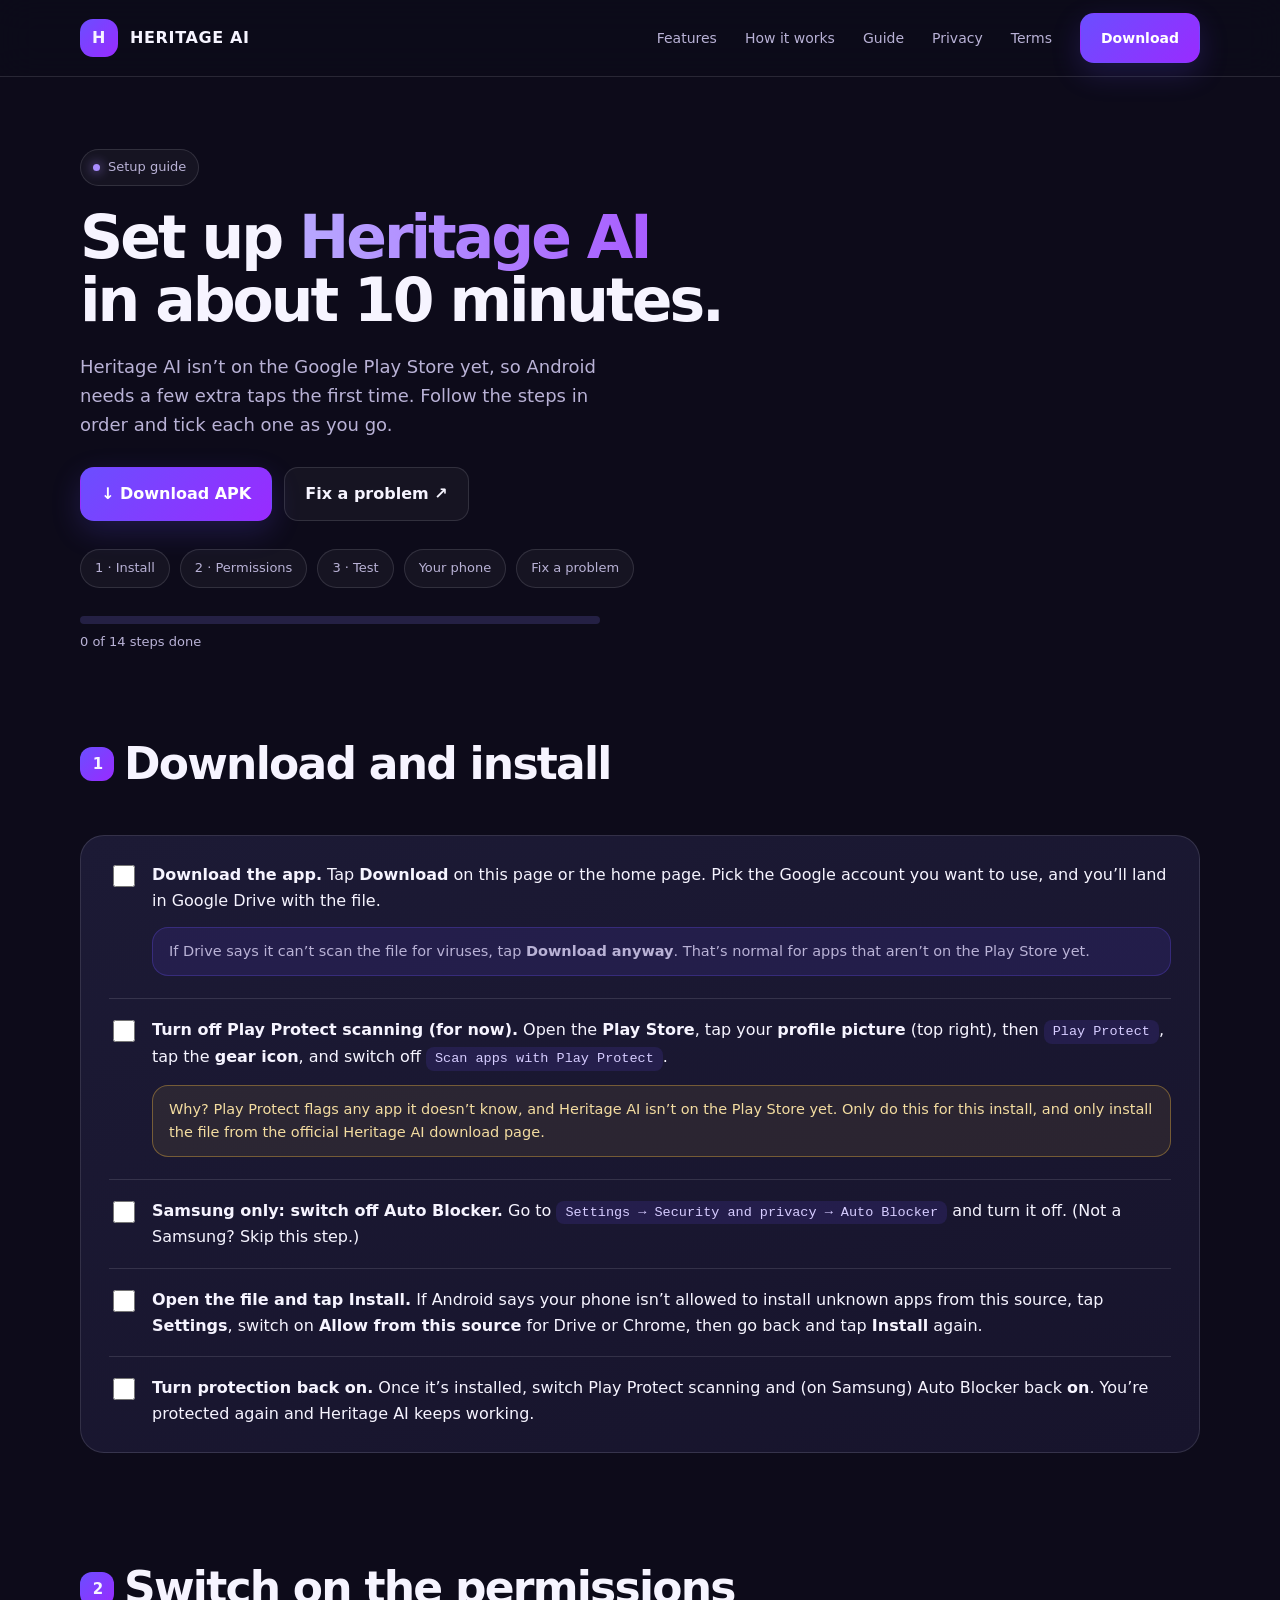
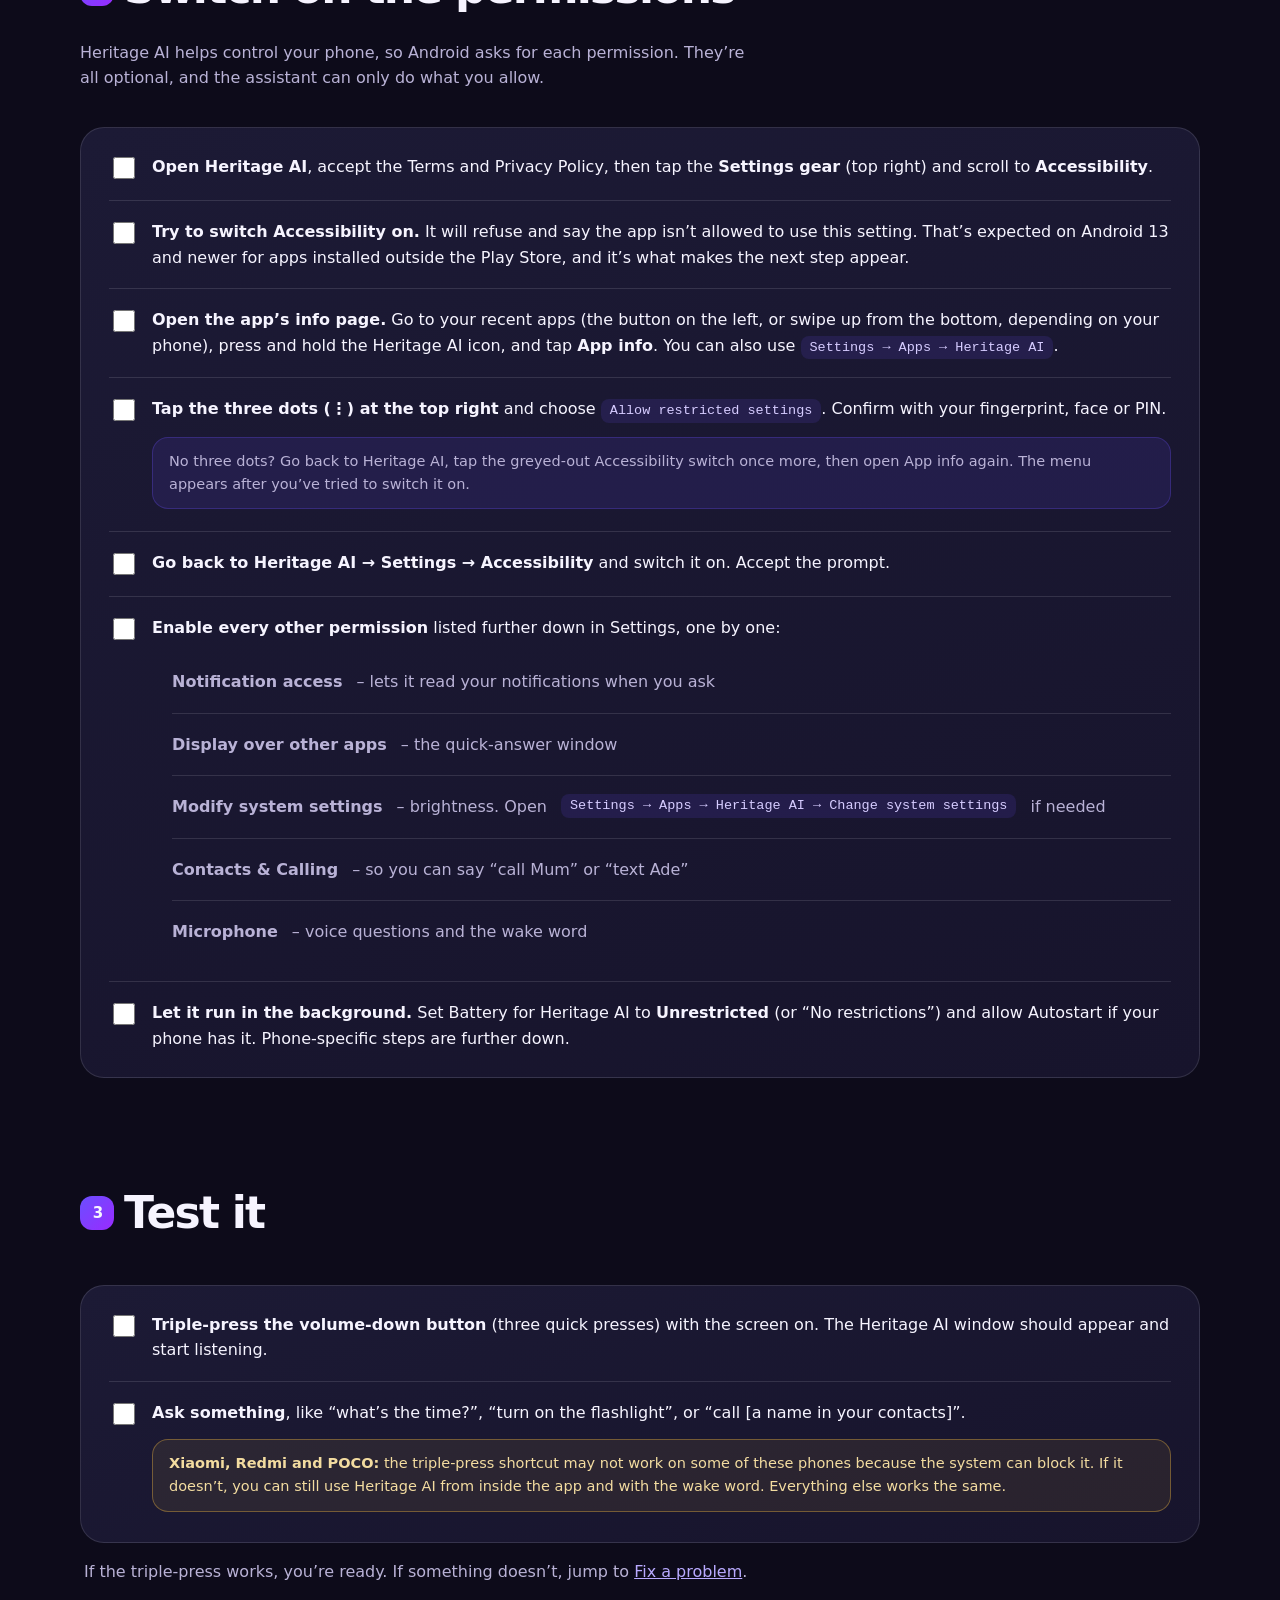
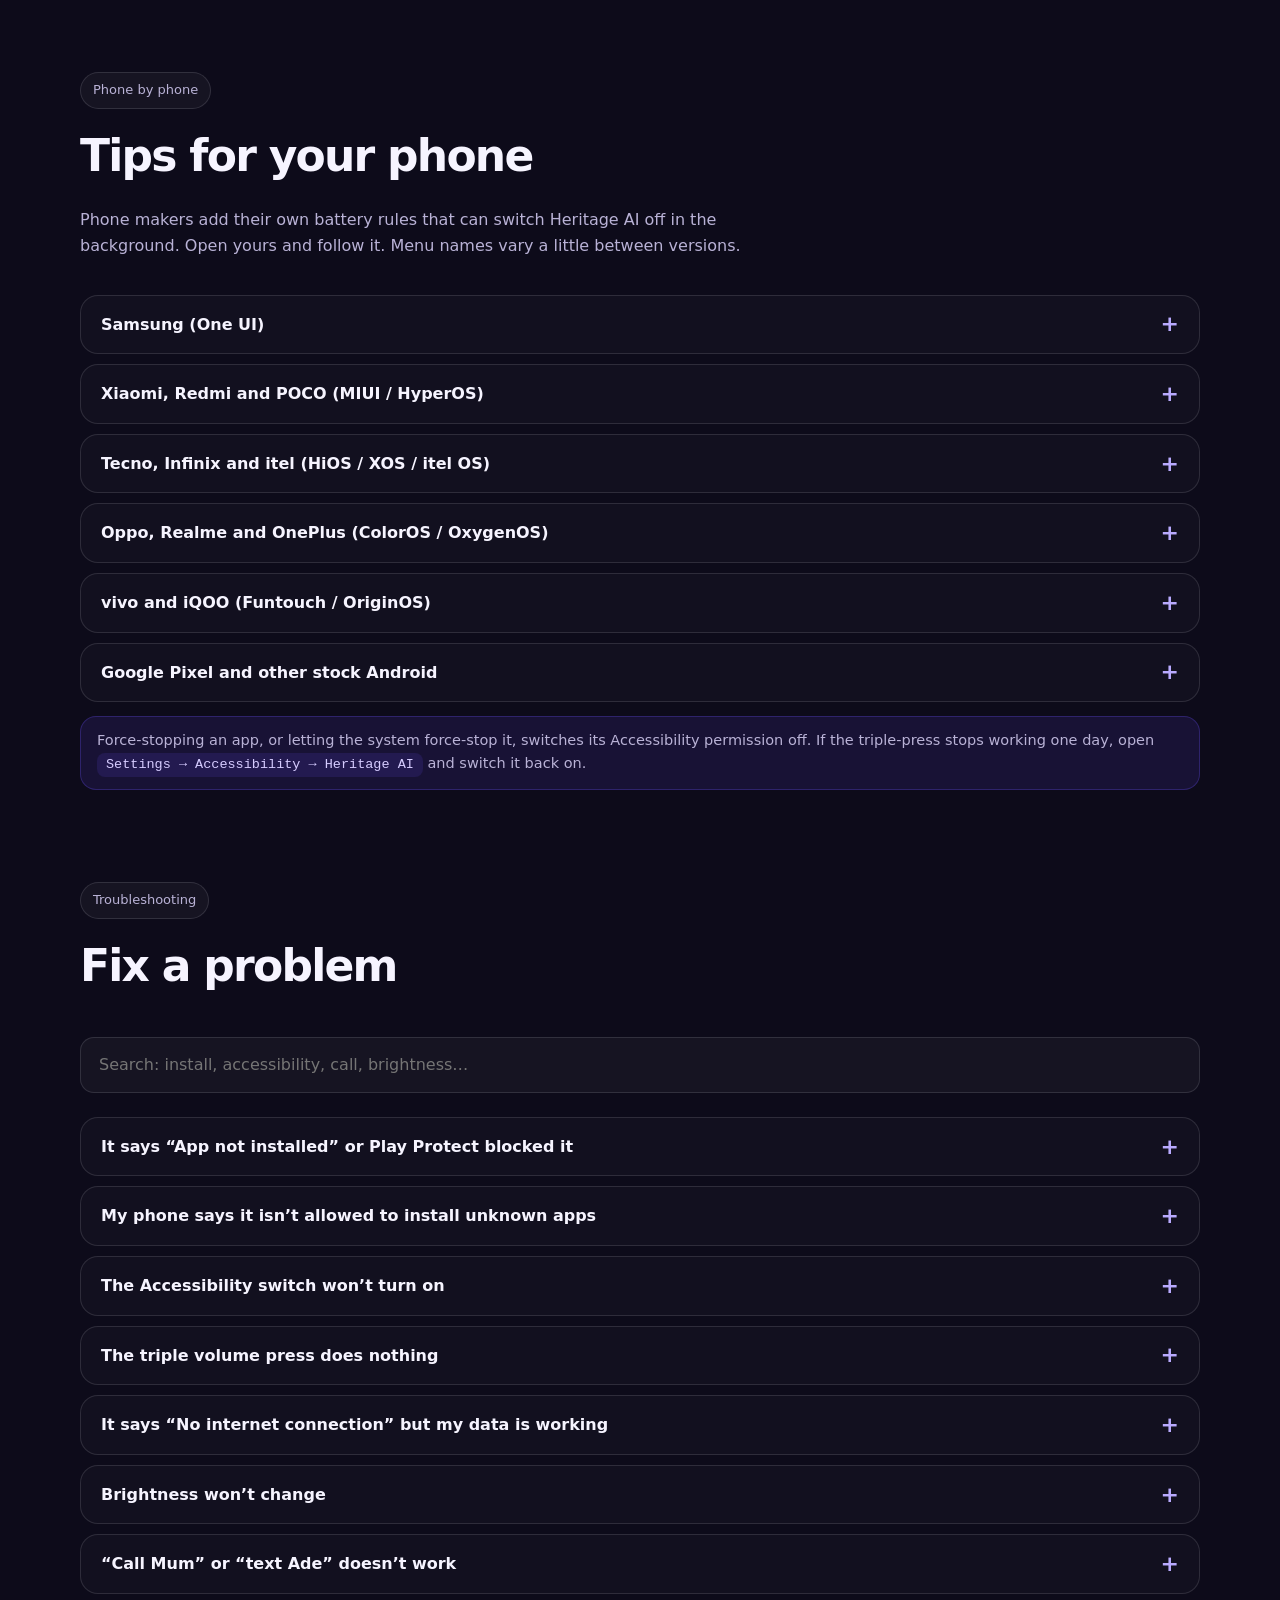
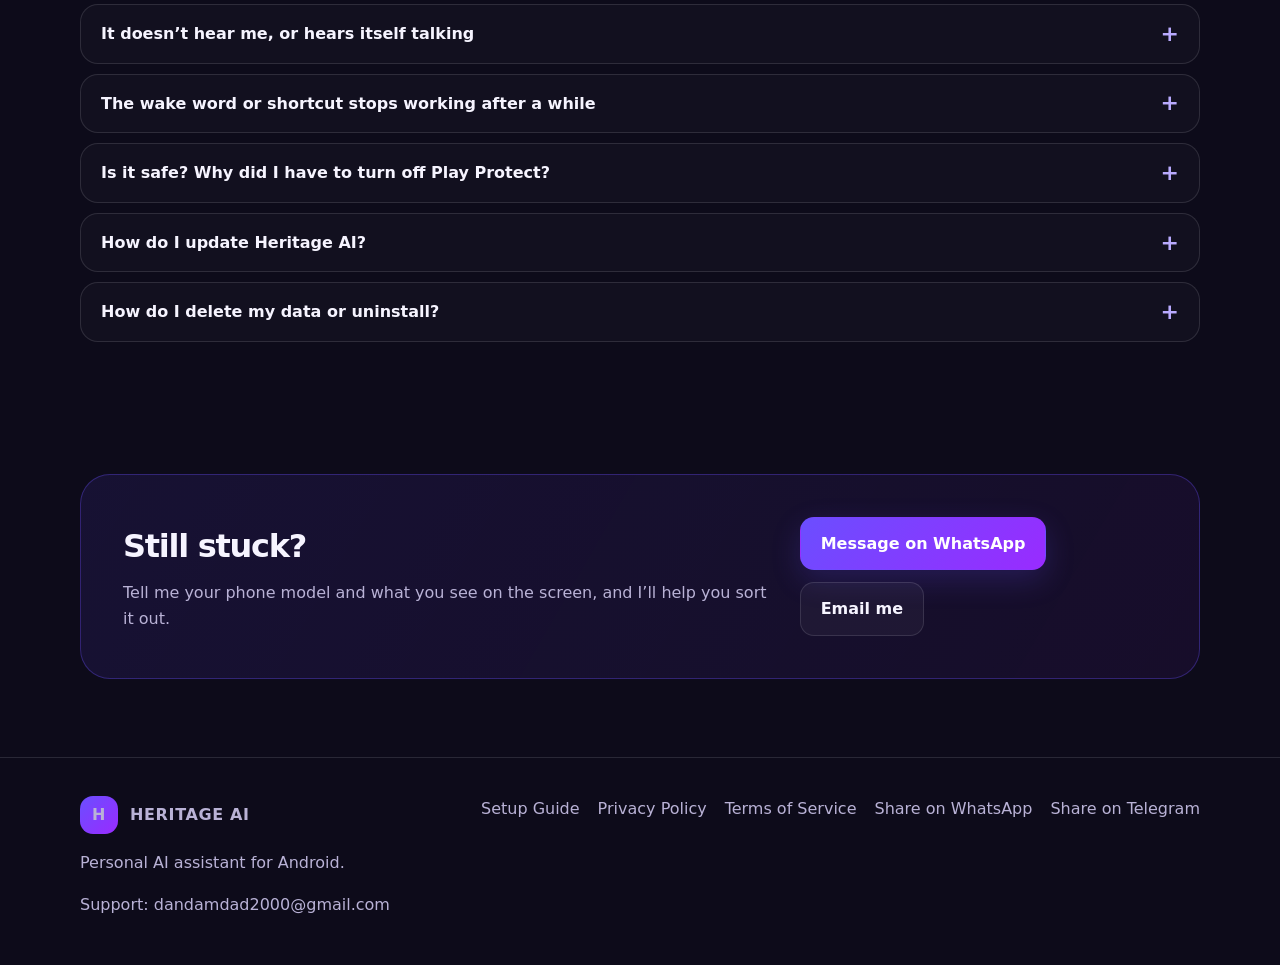
==== guide.html @ 90dc3f0a "Add files via upload" ====
<!doctype html>
<html lang="en">
<head>
<meta charset="utf-8">
<meta name="viewport" content="width=device-width,initial-scale=1">
<title>Setup Guide &amp; Help | Heritage AI</title>
<meta name="description" content="Install Heritage AI on Android, switch on every permission, and fix common problems on Samsung, Xiaomi, Poco, Tecno, Infinix, itel and more.">
<link rel="stylesheet" href="styles.css">
<style>
  .g-hero{padding:72px 0 20px}
  .g-hero h1{font-size:clamp(36px,5.2vw,60px);line-height:1.06;letter-spacing:-.05em;margin:20px 0}
  .pills{display:flex;flex-wrap:wrap;gap:10px;margin:24px 0 0}
  .pill{border:1px solid var(--line);background:rgba(255,255,255,.04);padding:8px 14px;border-radius:999px;font-size:13px;color:var(--muted);transition:.2s}
  .pill:hover{color:var(--text);border-color:#6b4eff88}
  .prog{margin-top:28px;max-width:520px}
  .gbar{height:8px;border-radius:99px;background:var(--surface2);overflow:hidden}
  .gbar i{display:block;height:100%;width:0;background:linear-gradient(90deg,var(--purple),var(--purple2));transition:width .3s}
  .pmeta{font-size:13px;color:var(--muted);margin-top:8px}
  .g-section{padding:44px 0}
  .sec-card{background:linear-gradient(160deg,var(--surface),#17142c);border:1px solid var(--line);border-radius:var(--radius);padding:8px 28px}
  .check{list-style:none;margin:0;padding:0}
  .check li{display:flex;gap:14px;align-items:flex-start;padding:18px 0;border-bottom:1px solid var(--line)}
  .check li:last-child{border-bottom:0}
  .check input{width:22px;height:22px;margin-top:3px;accent-color:#8a5bff;flex:none}
  .check label{flex:1;cursor:pointer}
  .check li.done label{color:var(--muted)}
  .check li.done label>strong:first-child{text-decoration:line-through}
  .check ul{margin:10px 0 0;padding-left:20px;color:var(--muted)}
  .path{display:inline-block;background:#6b4eff22;color:#d6ccff;border-radius:8px;padding:1px 9px;font-size:13.5px;font-family:ui-monospace,Menlo,Consolas,monospace}
  .note,.warn{border-radius:16px;padding:12px 16px;margin:14px 0 4px;font-size:14.5px}
  .note{background:rgba(107,78,255,.12);border:1px solid #6b4eff44;color:var(--muted)}
  .warn{background:rgba(255,196,64,.08);border:1px solid rgba(255,196,64,.35);color:#f3dca0}
  .stepno{display:inline-grid;place-items:center;width:34px;height:34px;border-radius:12px;background:linear-gradient(135deg,var(--purple),var(--purple2));font-weight:800;font-size:15px;margin-right:10px;vertical-align:middle}
  .g-section .section-head h2{display:flex;align-items:center}
  details{border:1px solid var(--line);border-radius:18px;background:rgba(255,255,255,.025);margin:10px 0}
  summary{cursor:pointer;list-style:none;padding:16px 20px;font-weight:700;display:flex;align-items:center;gap:12px}
  summary::-webkit-details-marker{display:none}
  summary::after{content:"+";margin-left:auto;color:#b9aaff;font-size:22px;line-height:1}
  details[open] summary::after{content:"–"}
  details>div{padding:0 20px 16px;color:var(--muted)}
  details ul,details ol{padding-left:22px;margin:8px 0}
  details li{margin:4px 0}
  #q{width:100%;padding:14px 18px;border-radius:14px;border:1px solid var(--line);background:rgba(255,255,255,.04);color:var(--text);font:inherit;margin:0 0 14px}
  #q:focus{outline:2px solid #6b4eff88;outline-offset:2px}
  #nores{display:none;color:var(--muted);padding:6px 4px}
  .g-section a.inline{color:#b9aaff;text-decoration:underline}
  @media(max-width:560px){.g-hero{padding:48px 0 12px}.sec-card{padding:4px 16px}.g-section{padding:34px 0}}
  @media(prefers-reduced-motion:reduce){html{scroll-behavior:auto}.gbar i,.btn,.pill{transition:none}}
</style>
</head>
<body>
<header class="nav"><div class="wrap nav-inner"><a class="brand" href="index.html"><span class="logo">H</span> HERITAGE AI</a><nav class="links"><a href="index.html#features">Features</a><a href="index.html#how">How it works</a><a href="guide.html">Guide</a><a href="privacy.html">Privacy</a><a href="terms.html">Terms</a><a class="btn primary" href="https://drive.google.com/drive/folders/1VWOgBImkbATHKTiAeRcBCFybeDRAAS_S">Download</a></nav></div></header>

<main>
<section class="g-hero"><div class="wrap">
  <span class="eyebrow"><span class="dot"></span> Setup guide</span>
  <h1>Set up <span class="gradient">Heritage AI</span><br>in about 10 minutes.</h1>
  <p class="lead">Heritage AI isn’t on the Google Play Store yet, so Android needs a few extra taps the first time. Follow the steps in order and tick each one as you go.</p>
  <div class="actions"><a class="btn primary" href="https://drive.google.com/drive/folders/1VWOgBImkbATHKTiAeRcBCFybeDRAAS_S">↓ Download APK</a><a class="btn secondary" href="#faq">Fix a problem ↗</a></div>
  <div class="pills"><a class="pill" href="#install">1 · Install</a><a class="pill" href="#permissions">2 · Permissions</a><a class="pill" href="#test">3 · Test</a><a class="pill" href="#phones">Your phone</a><a class="pill" href="#faq">Fix a problem</a></div>
  <div class="prog"><div class="gbar"><i id="bar"></i></div><div class="pmeta" id="pmeta">0 of 0 steps done</div></div>
</div></section>

<section class="g-section" id="install"><div class="wrap">
  <div class="section-head"><h2><span class="stepno">1</span>Download and install</h2></div>
  <div class="sec-card"><ol class="check">
    <li><input type="checkbox" id="s1"><label for="s1"><strong>Download the app.</strong> Tap <strong>Download</strong> on this page or the home page. Pick the Google account you want to use, and you’ll land in Google Drive with the file.
      <div class="note">If Drive says it can’t scan the file for viruses, tap <strong>Download anyway</strong>. That’s normal for apps that aren’t on the Play Store yet.</div></label></li>
    <li><input type="checkbox" id="s2"><label for="s2"><strong>Turn off Play Protect scanning (for now).</strong> Open the <strong>Play Store</strong>, tap your <strong>profile picture</strong> (top right), then <span class="path">Play Protect</span>, tap the <strong>gear icon</strong>, and switch off <span class="path">Scan apps with Play Protect</span>.
      <div class="warn">Why? Play Protect flags any app it doesn’t know, and Heritage AI isn’t on the Play Store yet. Only do this for this install, and only install the file from the official Heritage AI download page.</div></label></li>
    <li><input type="checkbox" id="s3"><label for="s3"><strong>Samsung only: switch off Auto Blocker.</strong> Go to <span class="path">Settings → Security and privacy → Auto Blocker</span> and turn it off. (Not a Samsung? Skip this step.)</label></li>
    <li><input type="checkbox" id="s4"><label for="s4"><strong>Open the file and tap Install.</strong> If Android says your phone isn’t allowed to install unknown apps from this source, tap <strong>Settings</strong>, switch on <strong>Allow from this source</strong> for Drive or Chrome, then go back and tap <strong>Install</strong> again.</label></li>
    <li><input type="checkbox" id="s5"><label for="s5"><strong>Turn protection back on.</strong> Once it’s installed, switch Play Protect scanning and (on Samsung) Auto Blocker back <strong>on</strong>. You’re protected again and Heritage AI keeps working.</label></li>
  </ol></div>
</div></section>

<section class="g-section" id="permissions"><div class="wrap">
  <div class="section-head"><h2><span class="stepno">2</span>Switch on the permissions</h2><p>Heritage AI helps control your phone, so Android asks for each permission. They’re all optional, and the assistant can only do what you allow.</p></div>
  <div class="sec-card"><ol class="check">
    <li><input type="checkbox" id="p1"><label for="p1"><strong>Open Heritage AI</strong>, accept the Terms and Privacy Policy, then tap the <strong>Settings gear</strong> (top right) and scroll to <strong>Accessibility</strong>.</label></li>
    <li><input type="checkbox" id="p2"><label for="p2"><strong>Try to switch Accessibility on.</strong> It will refuse and say the app isn’t allowed to use this setting. That’s expected on Android 13 and newer for apps installed outside the Play Store, and it’s what makes the next step appear.</label></li>
    <li><input type="checkbox" id="p3"><label for="p3"><strong>Open the app’s info page.</strong> Go to your recent apps (the button on the left, or swipe up from the bottom, depending on your phone), press and hold the Heritage AI icon, and tap <strong>App info</strong>. You can also use <span class="path">Settings → Apps → Heritage AI</span>.</label></li>
    <li><input type="checkbox" id="p4"><label for="p4"><strong>Tap the three dots (⋮) at the top right</strong> and choose <span class="path">Allow restricted settings</span>. Confirm with your fingerprint, face or PIN.
      <div class="note">No three dots? Go back to Heritage AI, tap the greyed-out Accessibility switch once more, then open App info again. The menu appears after you’ve tried to switch it on.</div></label></li>
    <li><input type="checkbox" id="p5"><label for="p5"><strong>Go back to Heritage AI → Settings → Accessibility</strong> and switch it on. Accept the prompt.</label></li>
    <li><input type="checkbox" id="p6"><label for="p6"><strong>Enable every other permission</strong> listed further down in Settings, one by one:
      <ul>
        <li><strong>Notification access</strong> – lets it read your notifications when you ask</li>
        <li><strong>Display over other apps</strong> – the quick-answer window</li>
        <li><strong>Modify system settings</strong> – brightness. Open <span class="path">Settings → Apps → Heritage AI → Change system settings</span> if needed</li>
        <li><strong>Contacts &amp; Calling</strong> – so you can say “call Mum” or “text Ade”</li>
        <li><strong>Microphone</strong> – voice questions and the wake word</li>
      </ul></label></li>
    <li><input type="checkbox" id="p7"><label for="p7"><strong>Let it run in the background.</strong> Set Battery for Heritage AI to <strong>Unrestricted</strong> (or “No restrictions”) and allow Autostart if your phone has it. Phone-specific steps are further down.</label></li>
  </ol></div>
</div></section>

<section class="g-section" id="test"><div class="wrap">
  <div class="section-head"><h2><span class="stepno">3</span>Test it</h2></div>
  <div class="sec-card"><ol class="check">
    <li><input type="checkbox" id="t1"><label for="t1"><strong>Triple-press the volume-down button</strong> (three quick presses) with the screen on. The Heritage AI window should appear and start listening.</label></li>
    <li><input type="checkbox" id="t2"><label for="t2"><strong>Ask something</strong>, like “what’s the time?”, “turn on the flashlight”, or “call [a name in your contacts]”.
      <div class="warn"><strong>Xiaomi, Redmi and POCO:</strong> the triple-press shortcut may not work on some of these phones because the system can block it. If it doesn’t, you can still use Heritage AI from inside the app and with the wake word. Everything else works the same.</div></label></li>
  </ol></div>
  <p style="color:var(--muted);margin:16px 4px 0">If the triple-press works, you’re ready. If something doesn’t, jump to <a class="inline" href="#faq">Fix a problem</a>.</p>
</div></section>

<section class="g-section" id="phones"><div class="wrap">
  <div class="section-head"><span class="eyebrow">Phone by phone</span><h2>Tips for your phone</h2><p>Phone makers add their own battery rules that can switch Heritage AI off in the background. Open yours and follow it. Menu names vary a little between versions.</p></div>

  <details><summary>Samsung (One UI)</summary><div><ul>
    <li>Switch <strong>Auto Blocker</strong> off while installing: <span class="path">Settings → Security and privacy → Auto Blocker</span>. Turn it on again afterwards.</li>
    <li><span class="path">Settings → Apps → Heritage AI → Battery → Unrestricted</span>.</li>
    <li><span class="path">Settings → Battery → Background usage limits</span>: remove Heritage AI from “Sleeping apps” and “Deep sleeping apps”.</li></ul></div></details>

  <details><summary>Xiaomi, Redmi and POCO (MIUI / HyperOS)</summary><div><ul>
    <li><span class="path">Settings → Apps → Manage apps → Heritage AI → Autostart</span>: <strong>on</strong>.</li>
    <li>Same page, <span class="path">Battery saver → No restrictions</span>.</li>
    <li>Open recent apps, press and hold the Heritage AI card and tap the <strong>lock</strong> icon so it isn’t cleaned.</li>
    <li>In <span class="path">Other permissions</span> allow <strong>Display pop-up windows while running in the background</strong> and <strong>Show on lock screen</strong>.</li>
    <li>The volume triple-press can be blocked on some versions. Use the in-app mic or wake word if so.</li></ul></div></details>

  <details><summary>Tecno, Infinix and itel (HiOS / XOS / itel OS)</summary><div><ul>
    <li>Open <span class="path">Settings → Apps → Heritage AI → Battery</span> and choose <strong>No restrictions</strong> or <strong>Unrestricted</strong>.</li>
    <li>Look in Settings (or the phone-manager app) for <strong>Auto-start</strong> or <strong>Background activity</strong> and allow Heritage AI.</li>
    <li>In recent apps, <strong>lock</strong> Heritage AI so it isn’t closed to free memory.</li>
    <li>Menus differ slightly between models. If you get stuck, message me your phone model.</li></ul></div></details>

  <details><summary>Oppo, Realme and OnePlus (ColorOS / OxygenOS)</summary><div><ul>
    <li><span class="path">Settings → Battery → App battery management → Heritage AI</span>: allow <strong>background activity</strong> and <strong>auto launch</strong>; turn off sleep or deep sleep for it.</li>
    <li>Lock the app in recent apps.</li></ul></div></details>

  <details><summary>vivo and iQOO (Funtouch / OriginOS)</summary><div><ul>
    <li><span class="path">Settings → Battery → Background power consumption management → Heritage AI → Allow</span>.</li>
    <li><span class="path">Settings → Apps → Autostart</span>: enable Heritage AI.</li></ul></div></details>

  <details><summary>Google Pixel and other stock Android</summary><div><ul>
    <li><span class="path">Settings → Apps → Heritage AI → App battery usage → Unrestricted</span>.</li></ul></div></details>

  <div class="note">Force-stopping an app, or letting the system force-stop it, switches its Accessibility permission off. If the triple-press stops working one day, open <span class="path">Settings → Accessibility → Heritage AI</span> and switch it back on.</div>
</div></section>

<section class="g-section" id="faq"><div class="wrap">
  <div class="section-head"><span class="eyebrow">Troubleshooting</span><h2>Fix a problem</h2></div>
  <input id="q" type="search" placeholder="Search: install, accessibility, call, brightness…" aria-label="Search the help topics" autocomplete="off">
  <div id="faqlist">

    <details><summary>It says “App not installed” or Play Protect blocked it</summary><div><ul>
      <li>Switch off <span class="path">Scan apps with Play Protect</span> (Play Store → profile → Play Protect → gear), then install again.</li>
      <li>On Samsung, also switch off <strong>Auto Blocker</strong>.</li>
      <li>If it says the app <strong>conflicts with an existing package</strong>, uninstall the old Heritage AI first and then install the new one. Your chats on the old version will be removed.</li>
      <li>Make sure the file finished downloading. A very small or partial file will fail.</li></ul></div></details>

    <details><summary>My phone says it isn’t allowed to install unknown apps</summary><div>Tap <strong>Settings</strong> on that message and switch on <strong>Allow from this source</strong> for Google Drive or Chrome (whichever opened the file). Then go back and tap <strong>Install</strong>. You can also find it at <span class="path">Settings → Apps → Special access → Install unknown apps</span>.</div></details>

    <details><summary>The Accessibility switch won’t turn on</summary><div>This is Android’s “restricted settings” protection for apps installed outside the Play Store. Open <span class="path">Settings → Apps → Heritage AI</span>, tap <strong>⋮</strong> (top right), choose <strong>Allow restricted settings</strong>, confirm with your fingerprint or PIN, then try again. If the three dots aren’t there, tap the greyed-out switch inside the app once first and look again.</div></details>

    <details><summary>The triple volume press does nothing</summary><div><ul>
      <li>Check that <strong>Accessibility → Heritage AI</strong> is switched on.</li>
      <li>Set battery to <strong>Unrestricted</strong> and lock the app in recent apps (see your phone’s tips above).</li>
      <li>Press quickly, three times, with the screen on.</li>
      <li>Switch Accessibility off and on again, then retry.</li>
      <li>On some Xiaomi, Redmi and POCO phones the system blocks this shortcut. Use the in-app mic or the wake word instead.</li></ul></div></details>

    <details><summary>It says “No internet connection” but my data is working</summary><div><ul>
      <li>Make sure you have the <strong>latest version</strong> of Heritage AI from the download page. Older versions can fail to connect.</li>
      <li>Try another network (Wi-Fi or mobile data).</li>
      <li>Open <span class="path">Settings → Network → Private DNS</span> and set it to <strong>Automatic</strong> (or <span class="path">dns.google</span>), then try again.</li></ul></div></details>

    <details><summary>Brightness won’t change</summary><div>Open <span class="path">Settings → Apps → Heritage AI → Change system settings</span> and switch <strong>Allow permission</strong> on. If it’s greyed out, use <strong>Allow restricted settings</strong> from the three-dot menu first (see the Accessibility steps), then try again. Say a number, like “set brightness to 40”.</div></details>

    <details><summary>“Call Mum” or “text Ade” doesn’t work</summary><div><ul>
      <li>In Heritage AI go to Settings, tap <strong>Contacts &amp; Calling</strong> and allow both permissions.</li>
      <li>Say the name the way it’s saved in your contacts. If two people match, Heritage will ask which one.</li>
      <li>Texts open your messages app with the message already typed. Tap <strong>Send</strong> to confirm.</li>
      <li>If the name isn’t an exact match, Heritage opens the dialer instead of calling straight away, so you can check the number.</li></ul></div></details>

    <details><summary>It doesn’t hear me, or hears itself talking</summary><div><ul>
      <li>Allow the <strong>Microphone</strong> permission.</li>
      <li>Speak close to the phone in a quiet place.</li>
      <li>Press the mic or triple-press again while it’s talking. It will stop speaking and start listening.</li></ul></div></details>

    <details><summary>The wake word or shortcut stops working after a while</summary><div>Your phone is closing the app to save battery. Set Battery to <strong>Unrestricted</strong>, allow <strong>Autostart</strong>, and lock the app in recent apps. See the tips for your phone above.</div></details>

    <details><summary>Is it safe? Why did I have to turn off Play Protect?</summary><div>Heritage AI isn’t on the Google Play Store yet, so Play Protect doesn’t recognise it and warns about it. Turn it back on straight after installing, and only install the file from the official Heritage AI download page. Your chats are stored encrypted on your phone, your contact list is never uploaded, and you can erase everything any time in <span class="path">Settings → Legal &amp; Privacy → Delete all my data</span>. Read the <a class="inline" href="privacy.html">Privacy Policy</a> for details. When the app reaches the Play Store you won’t need any of these extra steps.</div></details>

    <details><summary>How do I update Heritage AI?</summary><div>Download the newest file from the download page and install it. If Android says it <strong>conflicts</strong> with the installed one, uninstall the old version first and install the new one.</div></details>

    <details><summary>How do I delete my data or uninstall?</summary><div>Open <span class="path">Heritage AI → Settings → Legal &amp; Privacy → Delete all my data</span> to erase your chats, memories and settings. Then uninstall like any other app.</div></details>

    <div id="nores">No match. Try other words, or message me below.</div>
  </div>
</div></section>

<section class="section"><div class="wrap"><div class="download"><div><h2>Still stuck?</h2><p>Tell me your phone model and what you see on the screen, and I’ll help you sort it out.</p></div><div class="actions" style="margin:0"><a class="btn primary" href="https://wa.me/2349169675460?text=Hi%2C%20I%20need%20help%20setting%20up%20Heritage%20AI" rel="noopener">Message on WhatsApp</a><a class="btn secondary" href="mailto:dandamdad2000@gmail.com">Email me</a></div></div></div></section>
</main>

<footer class="footer"><div class="wrap footer-grid"><div><a class="brand" href="index.html"><span class="logo">H</span> HERITAGE AI</a><p>Personal AI assistant for Android.</p><p>Support: <a href="mailto:dandamdad2000@gmail.com">dandamdad2000@gmail.com</a></p></div><div class="foot-links"><a href="guide.html">Setup Guide</a><a href="privacy.html">Privacy Policy</a><a href="terms.html">Terms of Service</a><a href="https://wa.me/?text=Download%20Heritage%20AI">Share on WhatsApp</a><a href="https://t.me/share/url?url=https://drive.google.com/drive/folders/1VWOgBImkbATHKTiAeRcBCFybeDRAAS_S">Share on Telegram</a></div></div></footer>

<script>
(function () {
  // ---- step checklist with progress (remembered on this device) ----
  var boxes = Array.prototype.slice.call(document.querySelectorAll(".check input[type=checkbox]"));
  var bar = document.getElementById("bar"), meta = document.getElementById("pmeta");
  function save() {
    try { localStorage.setItem("hg-steps", JSON.stringify(boxes.filter(function (b) { return b.checked; }).map(function (b) { return b.id; }))); } catch (e) {}
  }
  function paint() {
    var done = boxes.filter(function (b) { return b.checked; }).length;
    bar.style.width = (boxes.length ? Math.round(done / boxes.length * 100) : 0) + "%";
    meta.textContent = done + " of " + boxes.length + " steps done";
    boxes.forEach(function (b) { b.closest("li").classList.toggle("done", b.checked); });
  }
  try {
    var saved = JSON.parse(localStorage.getItem("hg-steps") || "[]");
    boxes.forEach(function (b) { if (saved.indexOf(b.id) > -1) b.checked = true; });
  } catch (e) {}
  boxes.forEach(function (b) { b.addEventListener("change", function () { save(); paint(); }); });
  paint();

  // ---- FAQ search ----
  var q = document.getElementById("q"), nores = document.getElementById("nores");
  var items = Array.prototype.slice.call(document.querySelectorAll("#faqlist details"));
  q.addEventListener("input", function () {
    var term = q.value.trim().toLowerCase(), shown = 0;
    items.forEach(function (d) {
      var hit = !term || d.textContent.toLowerCase().indexOf(term) > -1;
      d.style.display = hit ? "" : "none";
      if (hit) shown++;
    });
    nores.style.display = shown ? "none" : "block";
  });
})();
</script>
</body>
</html>
---- styles.css ----
:root{--bg:#0d0b1a;--surface:#1c1a35;--surface2:#242044;--purple:#6b4eff;--purple2:#992bff;--text:#f6f4ff;--muted:#b9b2d6;--line:rgba(246,244,255,.12);--radius:24px}
*{box-sizing:border-box}html{scroll-behavior:smooth}body{margin:0;background:var(--bg);color:var(--text);font-family:Inter,ui-sans-serif,system-ui,-apple-system,Segoe UI,Roboto,Arial,sans-serif;line-height:1.6}a{color:inherit;text-decoration:none}.wrap{width:min(1120px,calc(100% - 40px));margin:auto}.nav{position:sticky;top:0;z-index:10;background:rgba(13,11,26,.82);backdrop-filter:blur(18px);border-bottom:1px solid var(--line)}.nav-inner{height:76px;display:flex;align-items:center;justify-content:space-between}.brand{display:flex;align-items:center;gap:12px;font-weight:800;letter-spacing:.04em}.logo{display:grid;place-items:center;width:38px;height:38px;border-radius:13px;background:linear-gradient(135deg,var(--purple),var(--purple2));font-weight:900}.links{display:flex;align-items:center;gap:28px;color:var(--muted);font-size:14px}.links a:hover{color:var(--text)}.btn{display:inline-flex;align-items:center;justify-content:center;gap:9px;padding:13px 20px;border-radius:14px;font-weight:700;border:1px solid transparent;transition:.2s}.btn.primary{background:linear-gradient(135deg,var(--purple),var(--purple2));color:white;box-shadow:0 10px 30px #6b4eff33}.btn.secondary{border-color:var(--line);background:rgba(255,255,255,.04)}.btn:hover{transform:translateY(-2px)}.hero{padding:92px 0 72px;overflow:hidden}.hero-grid{display:grid;grid-template-columns:1.05fr .95fr;gap:60px;align-items:center}.eyebrow{display:inline-flex;gap:8px;align-items:center;border:1px solid var(--line);background:rgba(255,255,255,.04);padding:7px 12px;border-radius:999px;color:var(--muted);font-size:13px}.dot{width:7px;height:7px;border-radius:50%;background:#a98cff;box-shadow:0 0 12px #a98cff}.hero h1{font-size:clamp(42px,6vw,72px);line-height:1.04;letter-spacing:-.055em;margin:22px 0}.gradient{background:linear-gradient(90deg,#b8a8ff,#a85dff);-webkit-background-clip:text;background-clip:text;color:transparent}.lead{color:var(--muted);font-size:18px;max-width:560px}.actions{display:flex;gap:12px;flex-wrap:wrap;margin:28px 0}.mini{font-size:13px;color:var(--muted)}.visual{position:relative;min-height:480px;display:grid;place-items:center}.glow{position:absolute;width:380px;height:380px;border-radius:50%;background:radial-gradient(circle,#6b4eff55,transparent 68%);filter:blur(8px)}.phone{position:relative;width:260px;min-height:470px;border:8px solid #302c4a;border-radius:38px;background:linear-gradient(160deg,#242044,#121020);box-shadow:0 30px 80px #0008;transform:rotate(3deg);padding:20px 16px}.phone-top{height:18px;width:70px;background:#090812;border-radius:99px;margin:0 auto 24px}.app-head{display:flex;align-items:center;gap:10px;font-size:14px;font-weight:700}.app-icon{width:36px;height:36px;border-radius:12px;background:linear-gradient(135deg,var(--purple),var(--purple2));display:grid;place-items:center}.chat{margin-top:26px;display:grid;gap:12px}.bubble{padding:12px 14px;border-radius:16px;font-size:13px}.bubble.user{background:#332c5d;margin-left:35px}.bubble.ai{background:#17152b;border:1px solid var(--line);margin-right:25px}.voice{margin:28px auto 0;width:86px;height:86px;border-radius:50%;background:linear-gradient(135deg,var(--purple),var(--purple2));display:grid;place-items:center;box-shadow:0 0 0 12px #6b4eff18,0 0 35px #6b4eff66}.voice span{font-size:26px}.phone-caption{text-align:center;color:var(--muted);font-size:12px;margin-top:14px}.section{padding:78px 0}.section-head{max-width:680px;margin-bottom:36px}.section-head h2{font-size:clamp(30px,4vw,44px);letter-spacing:-.04em;margin:12px 0}.section-head p{color:var(--muted)}.cards{display:grid;grid-template-columns:repeat(4,1fr);gap:16px}.card{background:linear-gradient(160deg,var(--surface),#17142c);border:1px solid var(--line);padding:24px;border-radius:var(--radius)}.card .icon{width:44px;height:44px;border-radius:14px;background:#6b4eff22;display:grid;place-items:center;color:#c7baff;font-size:20px;margin-bottom:18px}.card h3{margin:0 0 8px;font-size:18px}.card p{margin:0;color:var(--muted);font-size:14px}.steps{display:grid;grid-template-columns:repeat(3,1fr);gap:18px}.step{padding:26px;border:1px solid var(--line);border-radius:var(--radius);background:rgba(255,255,255,.025)}.number{color:#a99aff;font-size:13px;font-weight:800;letter-spacing:.12em}.step h3{font-size:22px;margin:10px 0}.step p{color:var(--muted);margin:0}.download{padding:42px;border:1px solid #6b4eff55;border-radius:30px;background:linear-gradient(120deg,#6b4eff1c,#992bff12);display:flex;align-items:center;justify-content:space-between;gap:28px}.download h2{margin:0;font-size:32px;letter-spacing:-.04em}.download p{color:var(--muted);margin:8px 0 0}.footer{padding:38px 0;border-top:1px solid var(--line);color:var(--muted)}.footer-grid{display:flex;justify-content:space-between;gap:30px;flex-wrap:wrap}.foot-links{display:flex;gap:18px;flex-wrap:wrap}.legal{padding:70px 0}.legal h1{font-size:44px;letter-spacing:-.04em}.legal article{max-width:850px}.legal article h2{margin-top:34px;font-size:24px}.legal article p,.legal article li{color:var(--muted)}.legal article ul{padding-left:24px}.legal article a{color:#b9aaff;text-decoration:underline}.legal article{white-space:normal}.mobile-menu{display:none}
@media(max-width:850px){.hero-grid{grid-template-columns:1fr;gap:24px}.visual{min-height:440px}.cards{grid-template-columns:repeat(2,1fr)}.steps{grid-template-columns:1fr}.download{flex-direction:column;align-items:flex-start}.links{gap:16px}}
@media(max-width:560px){.wrap{width:min(100% - 28px,1120px)}.nav-inner{height:66px}.links a:not(.btn){display:none}.hero{padding:60px 0 35px}.hero h1{font-size:46px}.lead{font-size:16px}.visual{min-height:420px}.phone{width:240px;min-height:430px}.cards{grid-template-columns:1fr}.section{padding:55px 0}.download{padding:26px}.download h2{font-size:26px}.legal h1{font-size:36px}}
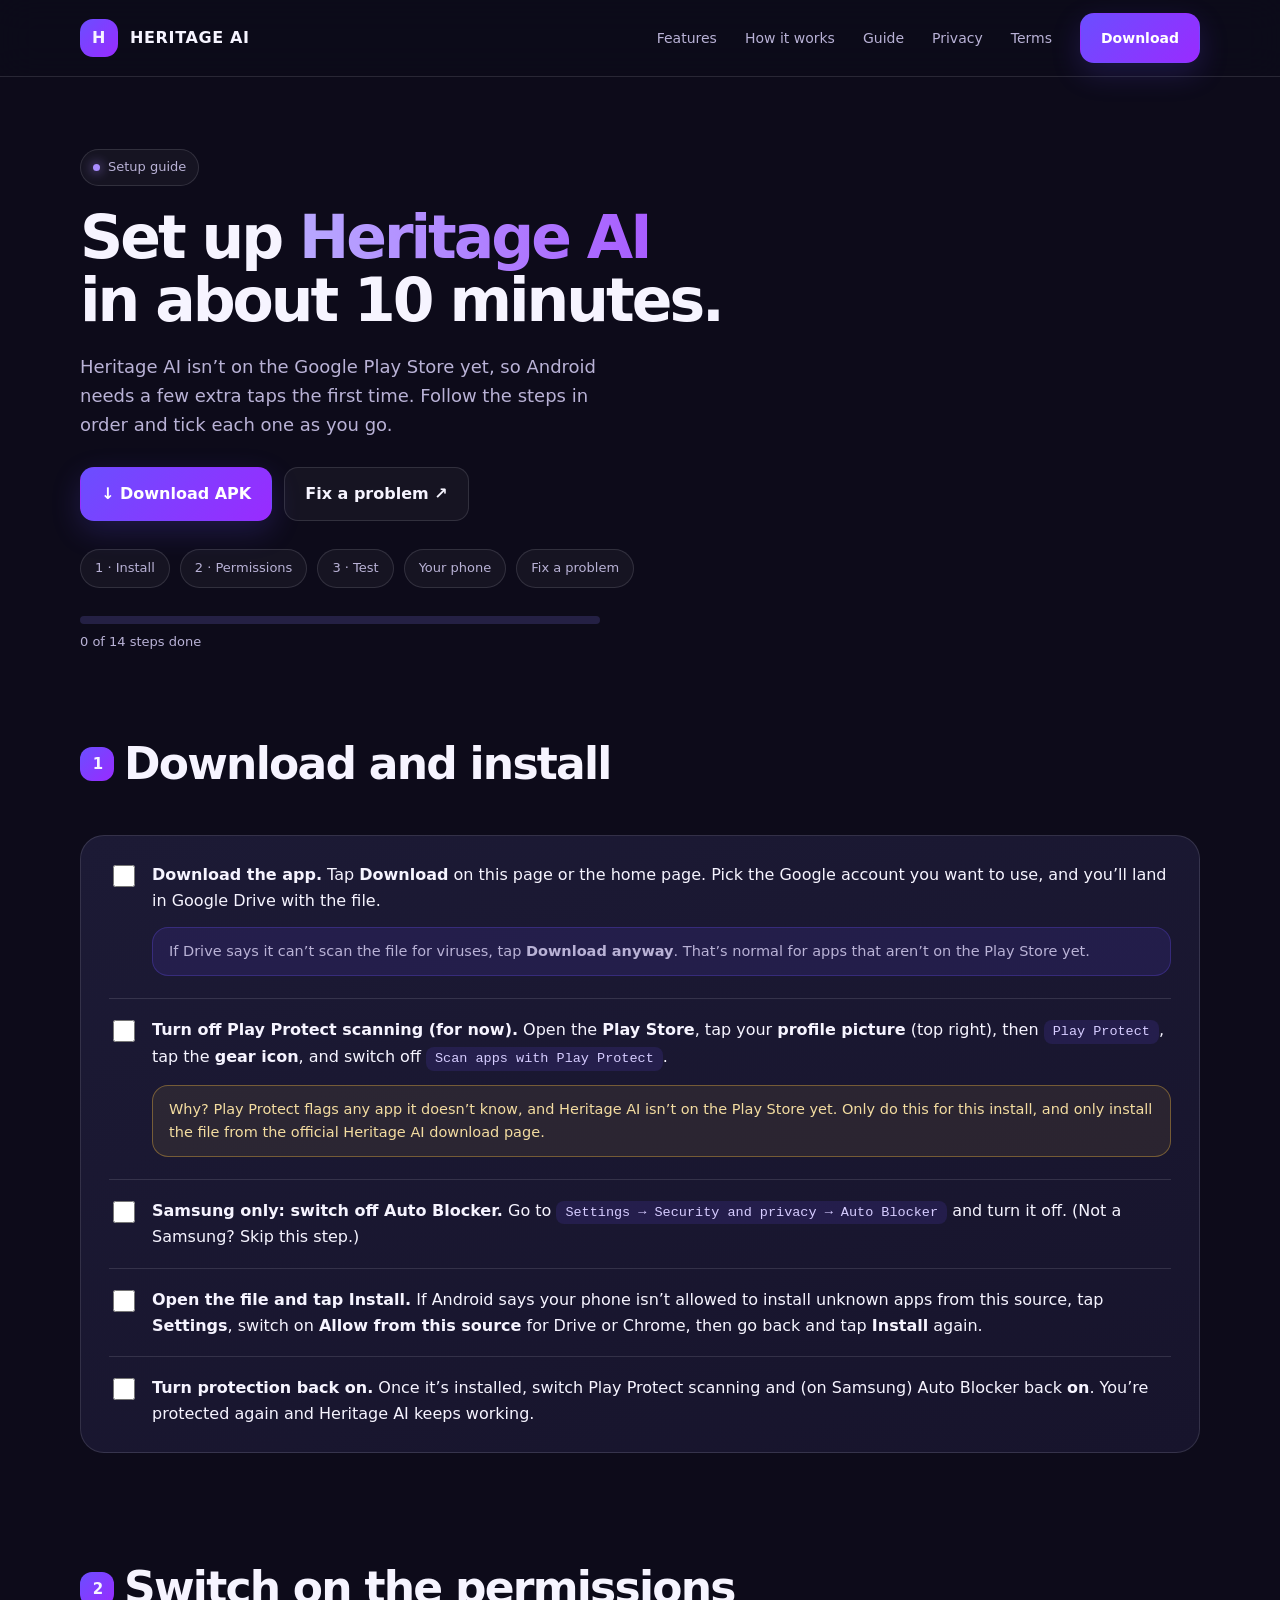
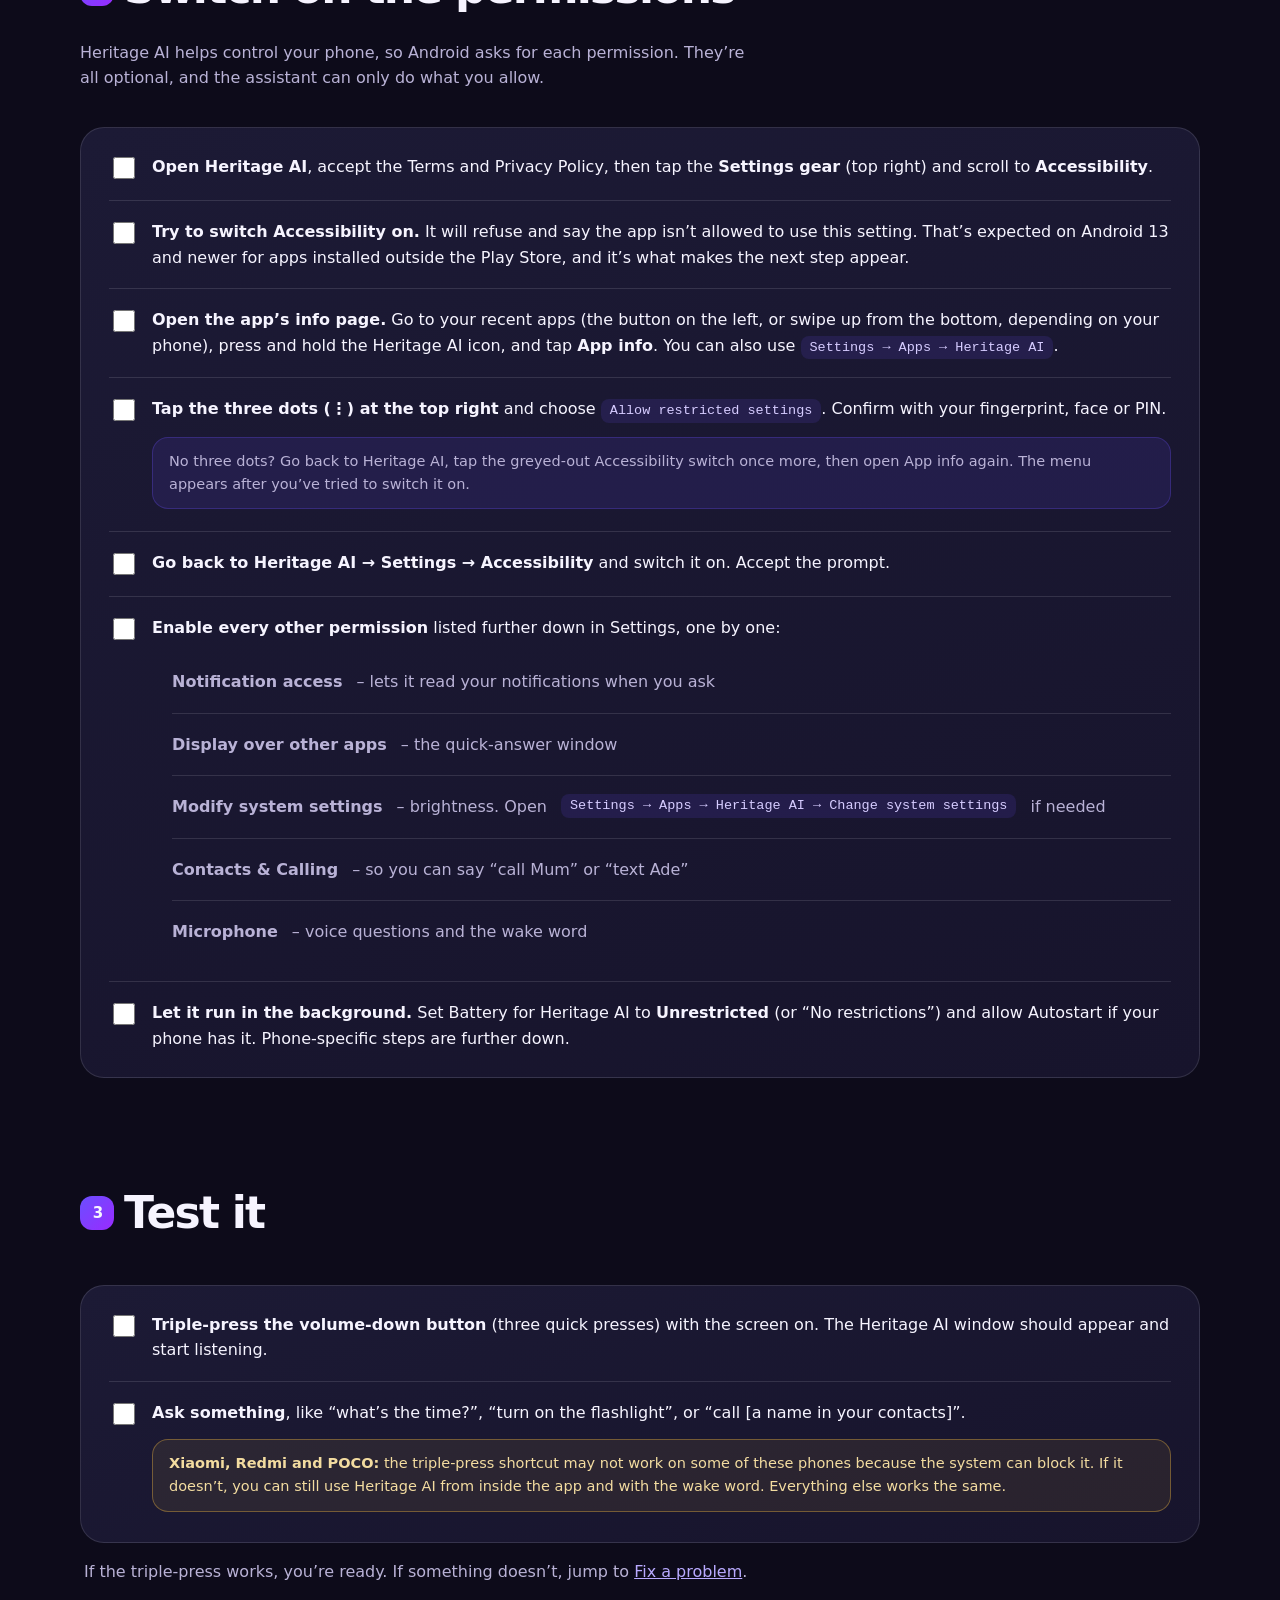
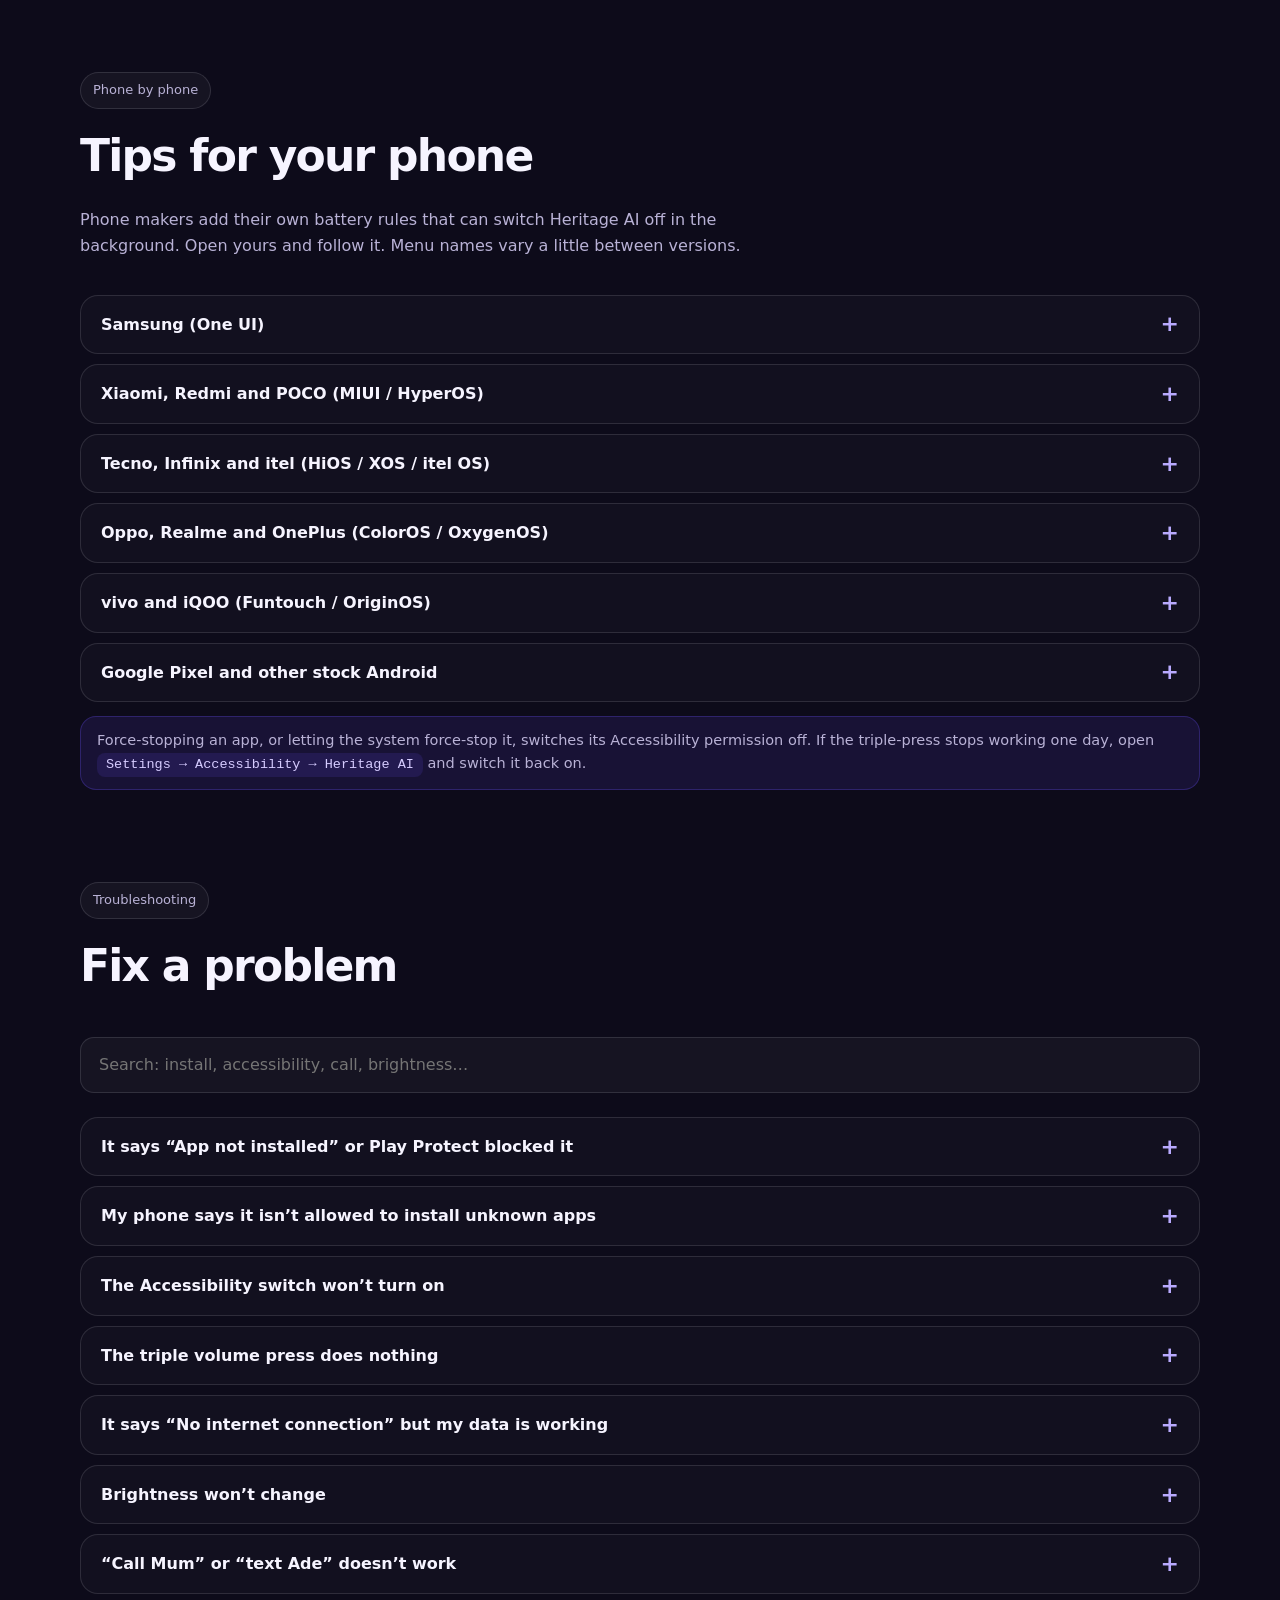
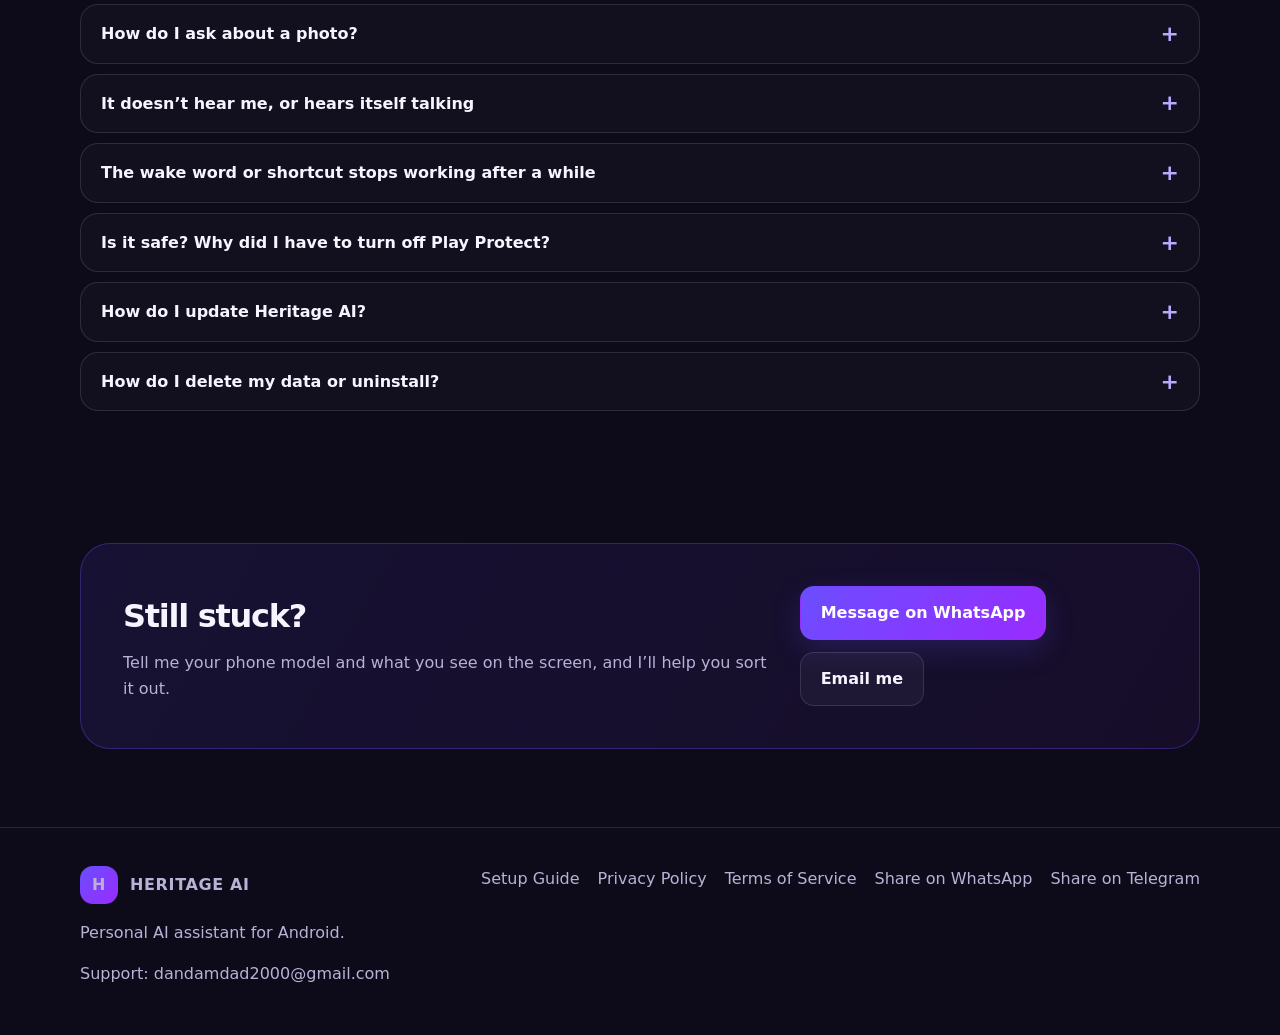
==== commit f6863b9a: "Update guide.html" ====
--- a/guide.html
+++ b/guide.html
@@ -175,6 +175,12 @@
       <li>Texts open your messages app with the message already typed. Tap <strong>Send</strong> to confirm.</li>
       <li>If the name isn’t an exact match, Heritage opens the dialer instead of calling straight away, so you can check the number.</li></ul></div></details>
 
+    <details><summary>How do I ask about a photo?</summary><div><ul>
+      <li>In the chat, tap the <strong>photo icon</strong> to the left of the message box and choose <strong>Take a photo</strong> or <strong>Choose from gallery</strong>.</li>
+      <li>Add a question (or leave it empty and tap send) and Heritage AI will describe the photo and read any text in it.</li>
+      <li>Photos need an internet connection, and only the photo you attach is sent. It is shrunk first to save data.</li>
+      <li>If “Take a photo” does nothing, allow the <strong>Camera</strong> permission when asked.</li></ul></div></details>
+
     <details><summary>It doesn’t hear me, or hears itself talking</summary><div><ul>
       <li>Allow the <strong>Microphone</strong> permission.</li>
       <li>Speak close to the phone in a quiet place.</li>
